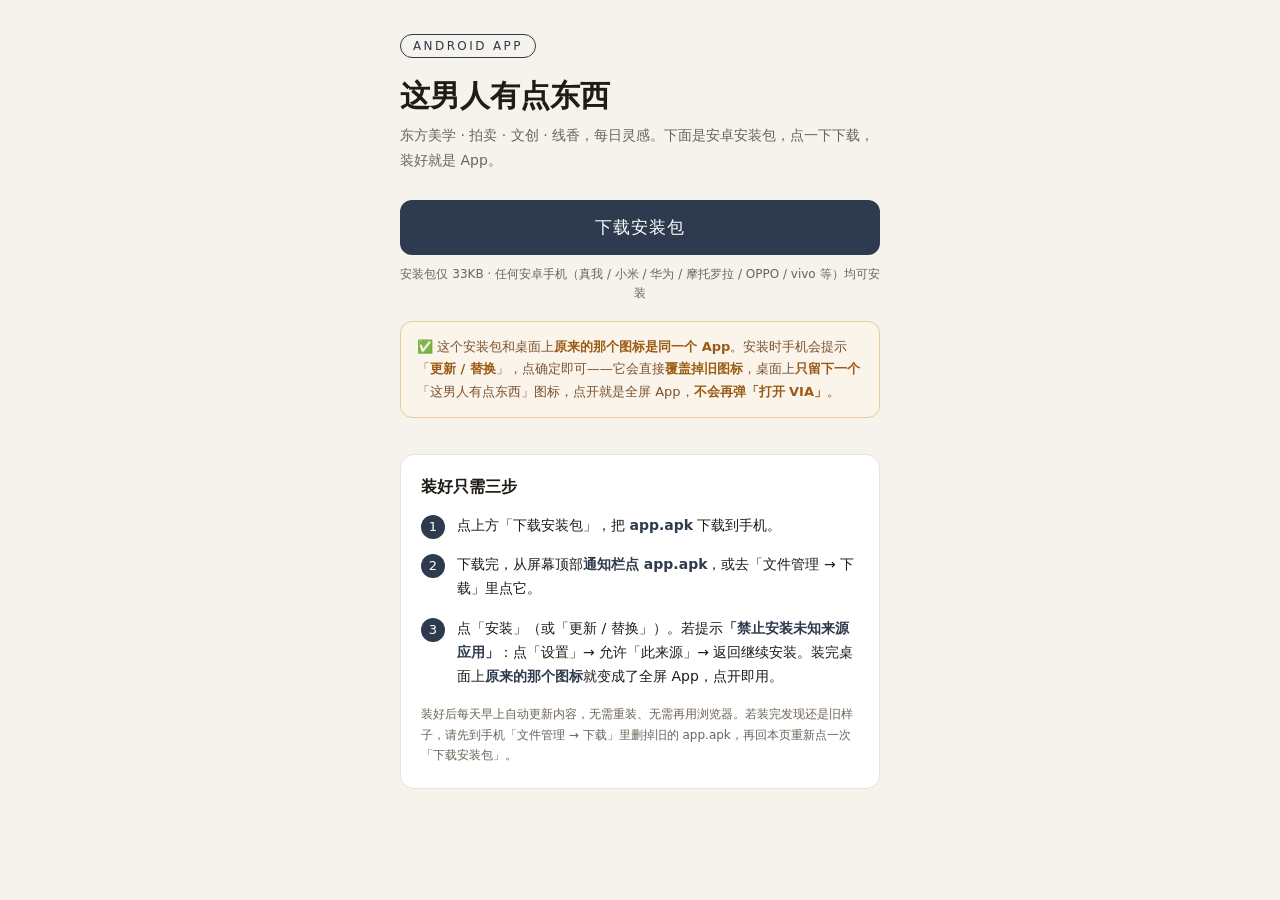
==== install.html @ 59df2597 "deploy: install.html" ====
<!DOCTYPE html>
<html lang="zh-CN">
<head>
<meta charset="UTF-8">
<meta name="viewport" content="width=device-width,initial-scale=1,viewport-fit=cover">
<title>这男人有点东西 · 安装</title>
<style>
  :root{ --bg:#F6F3EC; --card:#fff; --line:#E8E4DB; --ink:#1F1B16; --sub:#6B6358; --dai:#2E3A4E; }
  *{box-sizing:border-box;margin:0;padding:0;}
  body{background:var(--bg);color:var(--ink);font-family:"Noto Sans SC",-apple-system,system-ui,sans-serif;min-height:100vh;display:flex;justify-content:center;padding:34px 20px;}
  .wrap{width:100%;max-width:480px;}
  .tag{display:inline-block;font-size:12px;letter-spacing:.2em;color:var(--dai);border:1px solid var(--dai);border-radius:999px;padding:4px 12px;}
  h1{font-family:"Noto Serif SC",serif;font-size:30px;margin:18px 0 6px;font-weight:600;}
  .desc{color:var(--sub);font-size:14px;line-height:1.75;margin-bottom:28px;}
  .btn{display:block;width:100%;text-align:center;background:var(--dai);color:#fff;text-decoration:none;font-size:17px;padding:16px;border-radius:12px;font-family:"Noto Serif SC",serif;letter-spacing:.05em;}
  .meta{margin-top:10px;text-align:center;color:var(--sub);font-size:12px;line-height:1.6;}
  .steps{margin-top:36px;background:var(--card);border:1px solid var(--line);border-radius:14px;padding:22px 20px;}
  .steps h2{font-family:"Noto Serif SC",serif;font-size:16px;margin-bottom:16px;color:var(--ink);}
  .steps ol{list-style:none;counter-reset:s;}
  .steps li{counter-increment:s;position:relative;padding-left:36px;margin-bottom:16px;font-size:14px;line-height:1.7;color:var(--ink);}
  .steps li::before{content:counter(s);position:absolute;left:0;top:1px;width:24px;height:24px;background:var(--dai);color:#fff;border-radius:50%;display:flex;align-items:center;justify-content:center;font-size:13px;}
  .steps li b{color:var(--dai);}
  .note{margin-top:16px;font-size:12px;color:var(--sub);line-height:1.7;}
  .warn{margin:18px 0 4px;background:#FBF4EA;border:1px solid #E7C9A0;border-radius:12px;padding:14px 16px;font-size:13px;line-height:1.7;color:#7A5230;}
  .warn b{color:#9A5B14;}
</style>
</head>
<body>
  <div class="wrap">
    <span class="tag">ANDROID APP</span>
    <h1>这男人有点东西</h1>
    <p class="desc">东方美学 · 拍卖 · 文创 · 线香，每日灵感。下面是安卓安装包，点一下下载，装好就是 App。</p>
    <a class="btn" href="app.apk?v=8" download="app.apk">下载安装包</a>
    <p class="meta">安装包仅 33KB · 任何安卓手机（真我 / 小米 / 华为 / 摩托罗拉 / OPPO / vivo 等）均可安装</p>
    <div class="warn">✅ 这个安装包和桌面上<b>原来的那个图标是同一个 App</b>。安装时手机会提示「<b>更新 / 替换</b>」，点确定即可——它会直接<b>覆盖掉旧图标</b>，桌面上<b>只留下一个</b>「这男人有点东西」图标，点开就是全屏 App，<b>不会再弹「打开 VIA」</b>。</div>
    <div class="steps">
      <h2>装好只需三步</h2>
      <ol>
        <li>点上方「下载安装包」，把 <b>app.apk</b> 下载到手机。</li>
        <li>下载完，从屏幕顶部<b>通知栏点 app.apk</b>，或去「文件管理 → 下载」里点它。</li>
        <li>点「安装」（或「更新 / 替换」）。若提示<b>「禁止安装未知来源应用」</b>：点「设置」→ 允许「此来源」→ 返回继续安装。装完桌面上<b>原来的那个图标</b>就变成了全屏 App，点开即用。</li>
      </ol>
      <p class="note">装好后每天早上自动更新内容，无需重装、无需再用浏览器。若装完发现还是旧样子，请先到手机「文件管理 → 下载」里删掉旧的 app.apk，再回本页重新点一次「下载安装包」。</p>
    </div>
  </div>
</body>
</html>
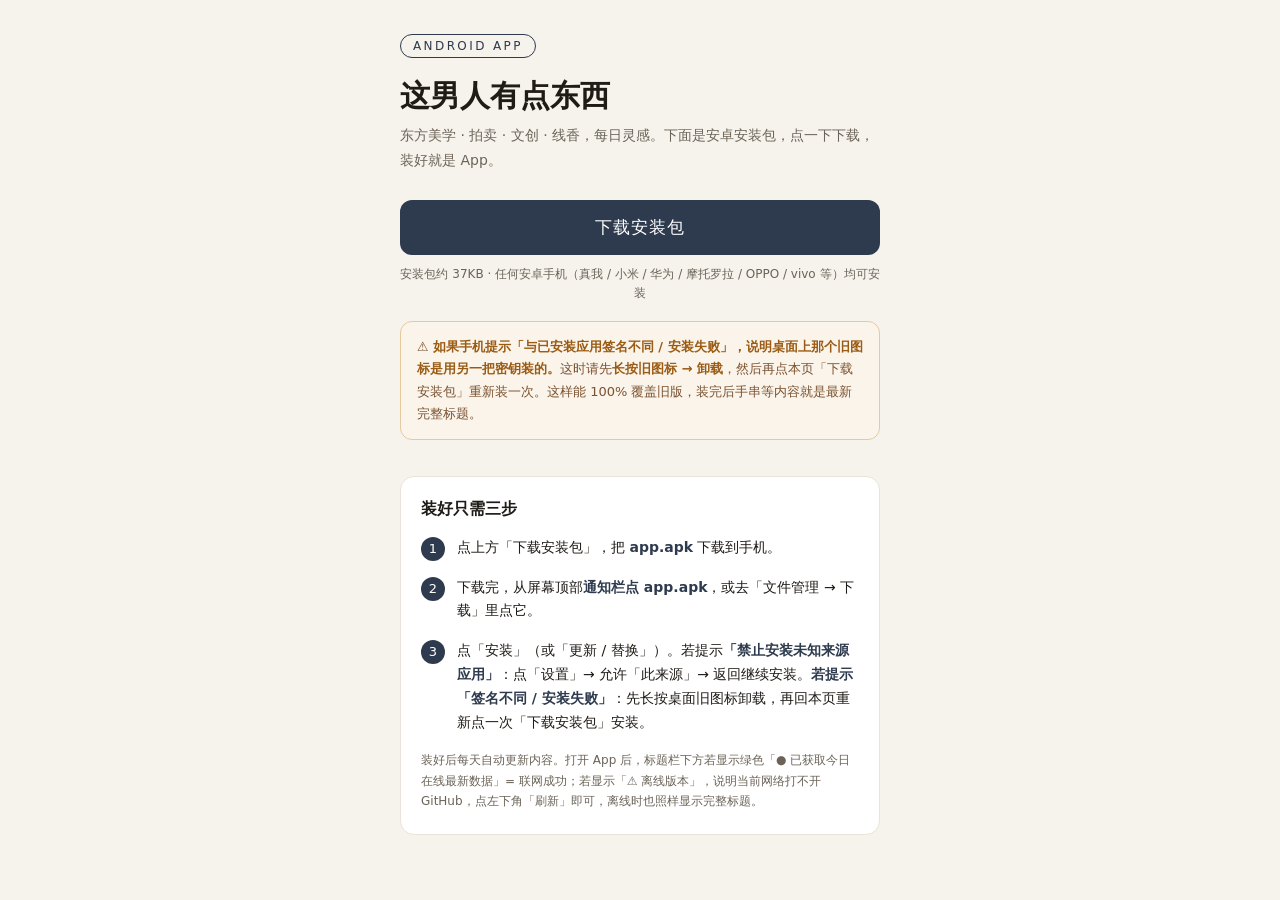
==== commit 934e445a: "deploy: install.html" ====
--- a/install.html
+++ b/install.html
@@ -30,17 +30,17 @@
     <span class="tag">ANDROID APP</span>
     <h1>这男人有点东西</h1>
     <p class="desc">东方美学 · 拍卖 · 文创 · 线香，每日灵感。下面是安卓安装包，点一下下载，装好就是 App。</p>
-    <a class="btn" href="app.apk?v=8" download="app.apk">下载安装包</a>
-    <p class="meta">安装包仅 33KB · 任何安卓手机（真我 / 小米 / 华为 / 摩托罗拉 / OPPO / vivo 等）均可安装</p>
-    <div class="warn">✅ 这个安装包和桌面上<b>原来的那个图标是同一个 App</b>。安装时手机会提示「<b>更新 / 替换</b>」，点确定即可——它会直接<b>覆盖掉旧图标</b>，桌面上<b>只留下一个</b>「这男人有点东西」图标，点开就是全屏 App，<b>不会再弹「打开 VIA」</b>。</div>
+    <a class="btn" href="app.apk?v=16" download="app.apk">下载安装包</a>
+    <p class="meta">安装包约 37KB · 任何安卓手机（真我 / 小米 / 华为 / 摩托罗拉 / OPPO / vivo 等）均可安装</p>
+    <div class="warn">⚠️ <b>如果手机提示「与已安装应用签名不同 / 安装失败」，说明桌面上那个旧图标是用另一把密钥装的。</b>这时请先<b>长按旧图标 → 卸载</b>，然后再点本页「下载安装包」重新装一次。这样能 100% 覆盖旧版，装完后手串等内容就是最新完整标题。</div>
     <div class="steps">
       <h2>装好只需三步</h2>
       <ol>
         <li>点上方「下载安装包」，把 <b>app.apk</b> 下载到手机。</li>
         <li>下载完，从屏幕顶部<b>通知栏点 app.apk</b>，或去「文件管理 → 下载」里点它。</li>
-        <li>点「安装」（或「更新 / 替换」）。若提示<b>「禁止安装未知来源应用」</b>：点「设置」→ 允许「此来源」→ 返回继续安装。装完桌面上<b>原来的那个图标</b>就变成了全屏 App，点开即用。</li>
+        <li>点「安装」（或「更新 / 替换」）。若提示<b>「禁止安装未知来源应用」</b>：点「设置」→ 允许「此来源」→ 返回继续安装。<b>若提示「签名不同 / 安装失败」</b>：先长按桌面旧图标卸载，再回本页重新点一次「下载安装包」安装。</li>
       </ol>
-      <p class="note">装好后每天早上自动更新内容，无需重装、无需再用浏览器。若装完发现还是旧样子，请先到手机「文件管理 → 下载」里删掉旧的 app.apk，再回本页重新点一次「下载安装包」。</p>
+      <p class="note">装好后每天自动更新内容。打开 App 后，标题栏下方若显示绿色「● 已获取今日在线最新数据」= 联网成功；若显示「⚠ 离线版本」，说明当前网络打不开 GitHub，点左下角「刷新」即可，离线时也照样显示完整标题。</p>
     </div>
   </div>
 </body>
